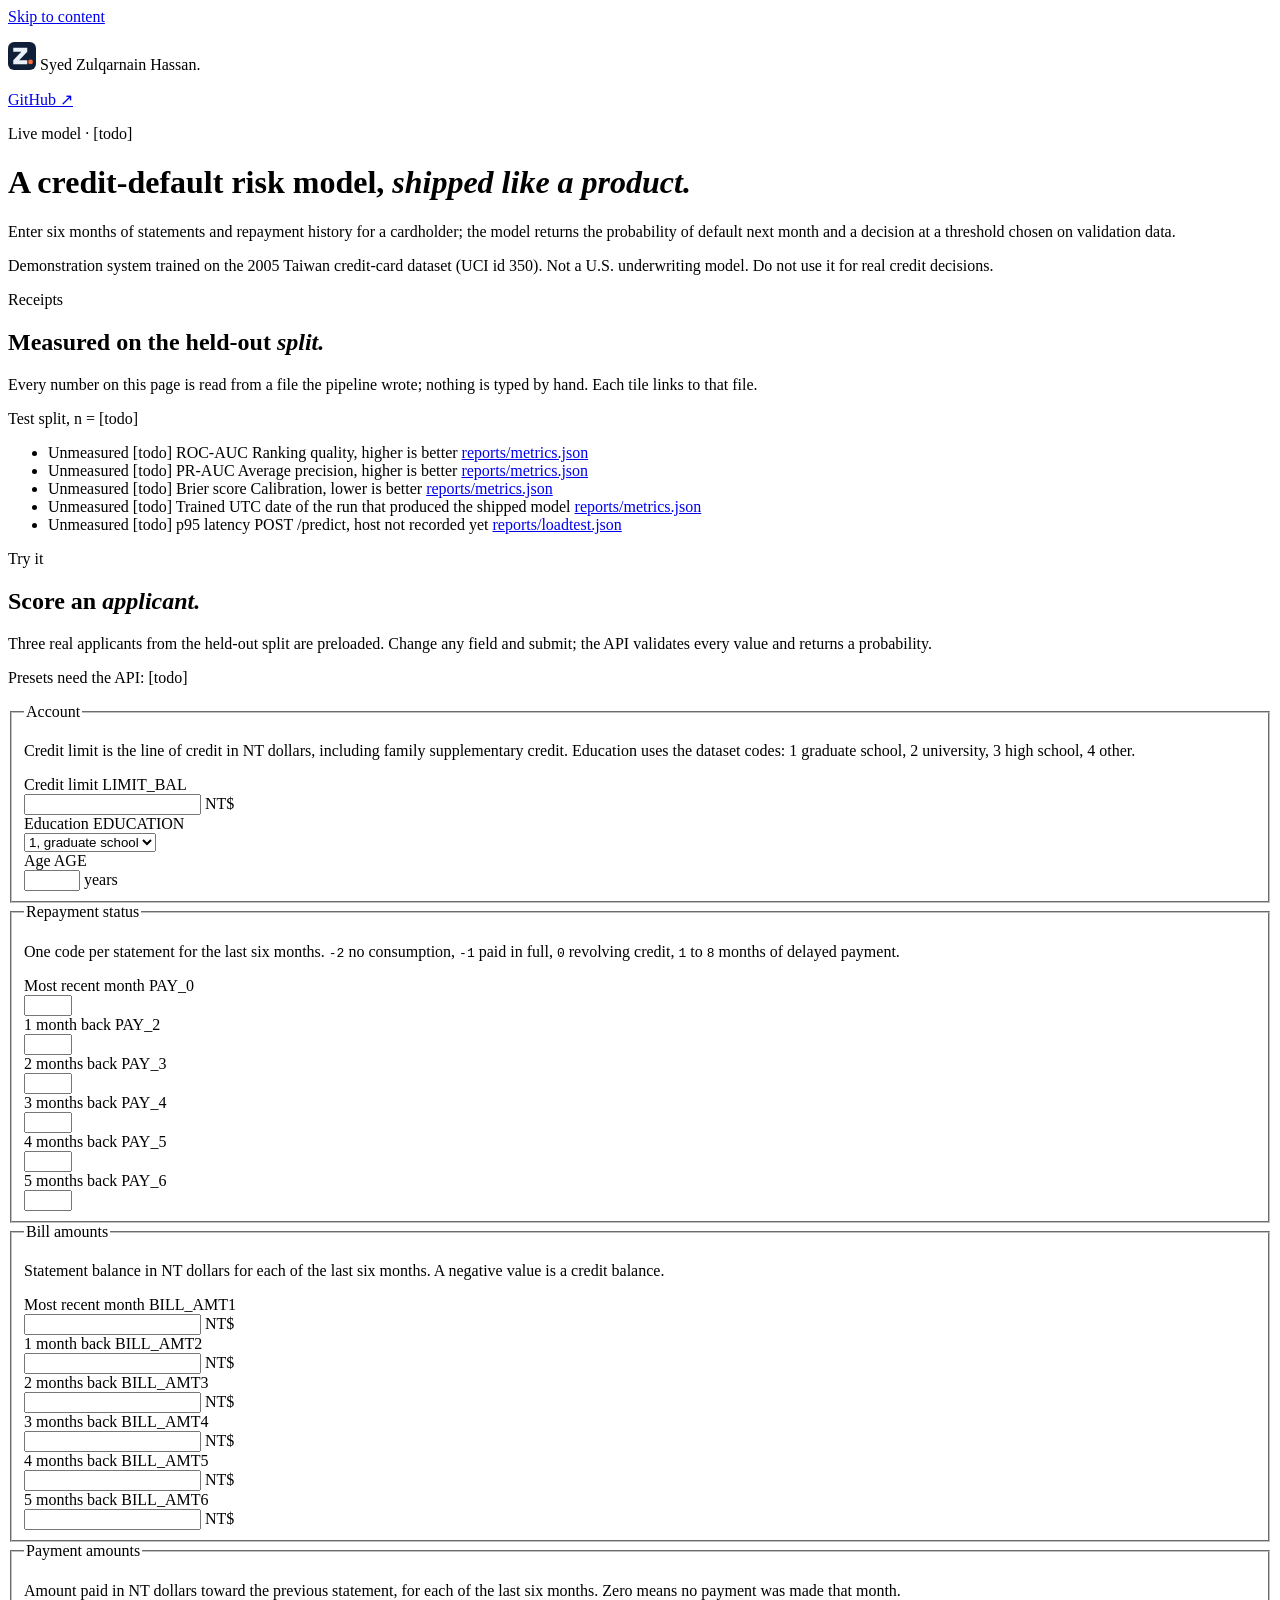
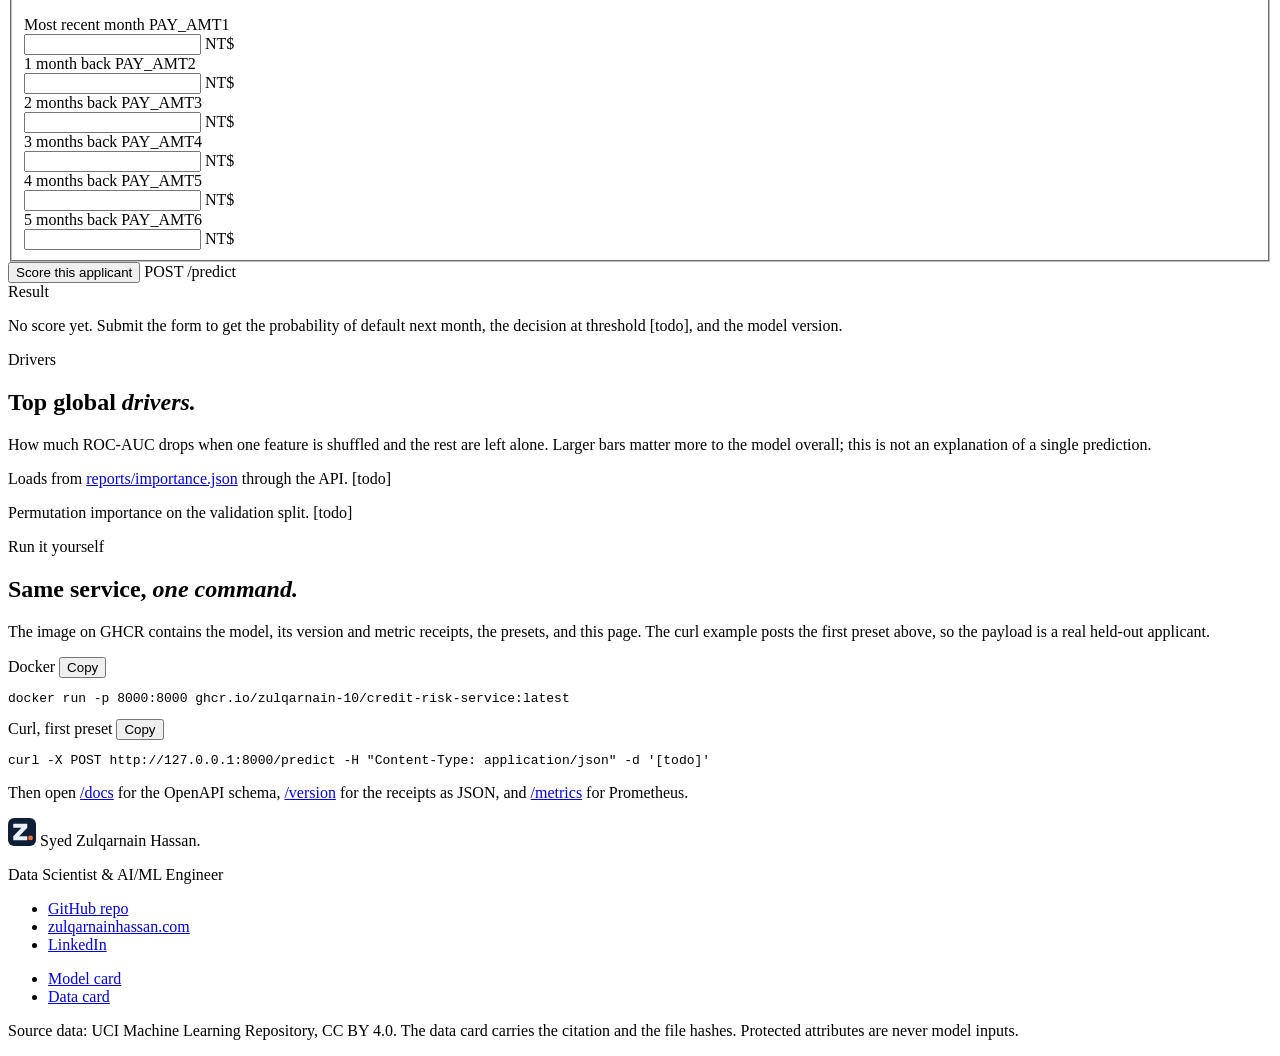
==== src/credit_risk/api/static/index.html @ 10d1b008 "Add the demo page" ====
<!doctype html>
<html lang="en">
<head>
  <meta charset="utf-8">
  <meta name="viewport" content="width=device-width, initial-scale=1">
  <title>Credit risk service, live demo</title>
  <meta name="description" content="A credit-default risk model shipped like a product: versioned data, tracked experiments, a tested FastAPI endpoint, CI/CD, and drift monitoring.">
  <link rel="icon" href="data:image/svg+xml,%3Csvg xmlns='http://www.w3.org/2000/svg' viewBox='0 0 64 64'%3E%3Crect width='64' height='64' rx='14' fill='%230A1628'/%3E%3Cpath d='M12 13 H44 V22.5 L25.5 41.5 H44 V51 H12 V41.5 L30.5 22.5 H12 Z' fill='%23EAF0F9'/%3E%3Ccircle cx='51.5' cy='45.5' r='5.5' fill='%23FF6B35'/%3E%3C/svg%3E">
  <link rel="preconnect" href="https://fonts.googleapis.com">
  <link rel="preconnect" href="https://fonts.gstatic.com" crossorigin>
  <link href="https://fonts.googleapis.com/css2?family=Bricolage+Grotesque:wght@700;800&family=Fraunces:ital,opsz,wght@0,9..144,400..700;1,9..144,400..700&family=IBM+Plex+Mono:wght@400;500&family=Plus+Jakarta+Sans:wght@400;500;700&display=swap" rel="stylesheet">
  <link rel="stylesheet" href="/static/style.css">
</head>
<body>
  <a class="skip" href="#main">Skip to content</a>

  <header class="band-dark hero">
    <div class="wrap">
      <div class="brand-row">
        <p class="brand">
          <svg class="mark" viewBox="0 0 64 64" width="28" height="28" aria-hidden="true" focusable="false">
            <rect width="64" height="64" rx="14" fill="#0F1F38"/>
            <path d="M12 13 H44 V22.5 L25.5 41.5 H44 V51 H12 V41.5 L30.5 22.5 H12 Z" fill="#EAF0F9"/>
            <circle cx="51.5" cy="45.5" r="5.5" fill="#FF6B35"/>
          </svg>
          <span class="wordmark">Syed Zulqarnain Hassan<span class="dot">.</span></span>
        </p>
        <a class="repo-link" href="https://github.com/Zulqarnain-10/credit-risk-service">GitHub &#8599;</a>
      </div>
      <p class="eyebrow">
        <span class="livedot" aria-hidden="true"></span>
        <span>Live model</span>
        <span aria-hidden="true">&middot;</span>
        <span class="ver" id="slot-version"><span class="todo">[todo]</span></span>
      </p>
      <h1>A credit-default risk model, <em>shipped like a product.</em></h1>
      <p class="lede">Enter six months of statements and repayment history for a cardholder; the model returns the probability of default next month and a decision at a threshold chosen on validation data.</p>
      <p class="lede disclaimer" id="slot-disclaimer">Demonstration system trained on the 2005 Taiwan credit-card dataset (UCI id 350). Not a U.S. underwriting model. Do not use it for real credit decisions.</p>
    </div>
  </header>

  <main id="main">

    <section class="section receipts" aria-labelledby="receipts-title">
      <div class="wrap">
        <div class="sec-head">
          <span class="kicker">Receipts</span>
          <h2 id="receipts-title">Measured on the held-out <em>split.</em></h2>
          <p>Every number on this page is read from a file the pipeline wrote; nothing is typed by hand. Each tile links to that file.</p>
          <p class="receipt-note">Test split, n = <span id="slot-ntest"><span class="todo">[todo]</span></span></p>
        </div>
        <ul class="tiles">
          <li class="panel tile" data-tile="roc_auc">
            <span class="kicker">Measured</span>
            <span class="tile-v" id="slot-roc_auc"><span class="todo">[todo]</span></span>
            <span class="tile-l">ROC-AUC</span>
            <span class="tile-s">Ranking quality, higher is better</span>
            <span class="tile-src"><a href="https://github.com/Zulqarnain-10/credit-risk-service/blob/main/reports/metrics.json">reports/metrics.json</a></span>
          </li>
          <li class="panel tile" data-tile="pr_auc">
            <span class="kicker">Measured</span>
            <span class="tile-v" id="slot-pr_auc"><span class="todo">[todo]</span></span>
            <span class="tile-l">PR-AUC</span>
            <span class="tile-s">Average precision, higher is better</span>
            <span class="tile-src"><a href="https://github.com/Zulqarnain-10/credit-risk-service/blob/main/reports/metrics.json">reports/metrics.json</a></span>
          </li>
          <li class="panel tile" data-tile="brier">
            <span class="kicker">Measured</span>
            <span class="tile-v" id="slot-brier"><span class="todo">[todo]</span></span>
            <span class="tile-l">Brier score</span>
            <span class="tile-s">Calibration, lower is better</span>
            <span class="tile-src"><a href="https://github.com/Zulqarnain-10/credit-risk-service/blob/main/reports/metrics.json">reports/metrics.json</a></span>
          </li>
          <li class="panel tile" data-tile="trained">
            <span class="kicker">Measured</span>
            <span class="tile-v" id="slot-trained"><span class="todo">[todo]</span></span>
            <span class="tile-l">Trained</span>
            <span class="tile-s">UTC date of the run that produced the shipped model</span>
            <span class="tile-src"><a href="https://github.com/Zulqarnain-10/credit-risk-service/blob/main/reports/metrics.json">reports/metrics.json</a></span>
          </li>
          <li class="panel tile" data-tile="latency">
            <span class="kicker">Measured</span>
            <span class="tile-v" id="slot-latency"><span class="todo">[todo]</span></span>
            <span class="tile-l">p95 latency</span>
            <span class="tile-s" id="slot-host">POST /predict, host not recorded yet</span>
            <span class="tile-src"><a href="https://github.com/Zulqarnain-10/credit-risk-service/blob/main/reports/loadtest.json">reports/loadtest.json</a></span>
          </li>
        </ul>
      </div>
    </section>

    <section class="section" aria-labelledby="try-title">
      <div class="wrap">
        <div class="sec-head">
          <span class="kicker">Try it</span>
          <h2 id="try-title">Score an <em>applicant.</em></h2>
          <p>Three real applicants from the held-out split are preloaded. Change any field and submit; the API validates every value and returns a probability.</p>
        </div>

        <div class="try-grid">
          <div>
            <div class="presets" role="group" aria-label="Presets" id="presets">
              <span class="mono">Presets load from the API: <span class="todo">[todo]</span></span>
            </div>
            <p class="preset-desc" id="preset-desc"></p>

            <form class="panel applicant" id="applicant" novalidate>
              <fieldset>
                <legend>Account</legend>
                <p class="hint" id="hint-account">Credit limit is the line of credit in NT dollars, including family supplementary credit. Education uses the dataset codes: 1 graduate school, 2 university, 3 high school, 4 other.</p>
                <div class="fields">
                  <div class="field">
                    <label for="f-limit_bal">Credit limit <span class="fid">LIMIT_BAL</span></label>
                    <div class="control">
                      <input class="has-unit" id="f-limit_bal" name="limit_bal" type="number" inputmode="decimal" step="any" min="1" max="2000000" aria-describedby="hint-account" required>
                      <span class="unit" aria-hidden="true">NT$</span>
                    </div>
                  </div>
                  <div class="field">
                    <label for="f-education">Education <span class="fid">EDUCATION</span></label>
                    <div class="control">
                      <select id="f-education" name="education" aria-describedby="hint-account" required>
                        <option value="1">1, graduate school</option>
                        <option value="2">2, university</option>
                        <option value="3">3, high school</option>
                        <option value="4">4, other</option>
                      </select>
                    </div>
                  </div>
                  <div class="field">
                    <label for="f-age">Age <span class="fid">AGE</span></label>
                    <div class="control">
                      <input class="has-unit" id="f-age" name="age" type="number" inputmode="numeric" step="1" min="18" max="100" aria-describedby="hint-account" required>
                      <span class="unit" aria-hidden="true">years</span>
                    </div>
                  </div>
                </div>
              </fieldset>

              <fieldset>
                <legend>Repayment status</legend>
                <p class="hint" id="hint-pay">One code per statement for the last six months. <code>-2</code> no consumption, <code>-1</code> paid in full, <code>0</code> revolving credit, <code>1</code> to <code>8</code> months of delayed payment.</p>
                <div class="fields">
                  <div class="field">
                    <label for="f-pay_0">Most recent month <span class="fid">PAY_0</span></label>
                    <div class="control"><input id="f-pay_0" name="pay_0" type="number" inputmode="numeric" step="1" min="-2" max="9" aria-describedby="hint-pay" required></div>
                  </div>
                  <div class="field">
                    <label for="f-pay_2">1 month back <span class="fid">PAY_2</span></label>
                    <div class="control"><input id="f-pay_2" name="pay_2" type="number" inputmode="numeric" step="1" min="-2" max="9" aria-describedby="hint-pay" required></div>
                  </div>
                  <div class="field">
                    <label for="f-pay_3">2 months back <span class="fid">PAY_3</span></label>
                    <div class="control"><input id="f-pay_3" name="pay_3" type="number" inputmode="numeric" step="1" min="-2" max="9" aria-describedby="hint-pay" required></div>
                  </div>
                  <div class="field">
                    <label for="f-pay_4">3 months back <span class="fid">PAY_4</span></label>
                    <div class="control"><input id="f-pay_4" name="pay_4" type="number" inputmode="numeric" step="1" min="-2" max="9" aria-describedby="hint-pay" required></div>
                  </div>
                  <div class="field">
                    <label for="f-pay_5">4 months back <span class="fid">PAY_5</span></label>
                    <div class="control"><input id="f-pay_5" name="pay_5" type="number" inputmode="numeric" step="1" min="-2" max="9" aria-describedby="hint-pay" required></div>
                  </div>
                  <div class="field">
                    <label for="f-pay_6">5 months back <span class="fid">PAY_6</span></label>
                    <div class="control"><input id="f-pay_6" name="pay_6" type="number" inputmode="numeric" step="1" min="-2" max="9" aria-describedby="hint-pay" required></div>
                  </div>
                </div>
              </fieldset>

              <fieldset>
                <legend>Bill amounts</legend>
                <p class="hint" id="hint-bill">Statement balance in NT dollars for each of the last six months. A negative value is a credit balance.</p>
                <div class="fields">
                  <div class="field">
                    <label for="f-bill_amt1">Most recent month <span class="fid">BILL_AMT1</span></label>
                    <div class="control">
                      <input class="has-unit" id="f-bill_amt1" name="bill_amt1" type="number" inputmode="decimal" step="any" min="-2000000" max="2000000" aria-describedby="hint-bill" required>
                      <span class="unit" aria-hidden="true">NT$</span>
                    </div>
                  </div>
                  <div class="field">
                    <label for="f-bill_amt2">1 month back <span class="fid">BILL_AMT2</span></label>
                    <div class="control">
                      <input class="has-unit" id="f-bill_amt2" name="bill_amt2" type="number" inputmode="decimal" step="any" min="-2000000" max="2000000" aria-describedby="hint-bill" required>
                      <span class="unit" aria-hidden="true">NT$</span>
                    </div>
                  </div>
                  <div class="field">
                    <label for="f-bill_amt3">2 months back <span class="fid">BILL_AMT3</span></label>
                    <div class="control">
                      <input class="has-unit" id="f-bill_amt3" name="bill_amt3" type="number" inputmode="decimal" step="any" min="-2000000" max="2000000" aria-describedby="hint-bill" required>
                      <span class="unit" aria-hidden="true">NT$</span>
                    </div>
                  </div>
                  <div class="field">
                    <label for="f-bill_amt4">3 months back <span class="fid">BILL_AMT4</span></label>
                    <div class="control">
                      <input class="has-unit" id="f-bill_amt4" name="bill_amt4" type="number" inputmode="decimal" step="any" min="-2000000" max="2000000" aria-describedby="hint-bill" required>
                      <span class="unit" aria-hidden="true">NT$</span>
                    </div>
                  </div>
                  <div class="field">
                    <label for="f-bill_amt5">4 months back <span class="fid">BILL_AMT5</span></label>
                    <div class="control">
                      <input class="has-unit" id="f-bill_amt5" name="bill_amt5" type="number" inputmode="decimal" step="any" min="-2000000" max="2000000" aria-describedby="hint-bill" required>
                      <span class="unit" aria-hidden="true">NT$</span>
                    </div>
                  </div>
                  <div class="field">
                    <label for="f-bill_amt6">5 months back <span class="fid">BILL_AMT6</span></label>
                    <div class="control">
                      <input class="has-unit" id="f-bill_amt6" name="bill_amt6" type="number" inputmode="decimal" step="any" min="-2000000" max="2000000" aria-describedby="hint-bill" required>
                      <span class="unit" aria-hidden="true">NT$</span>
                    </div>
                  </div>
                </div>
              </fieldset>

              <fieldset>
                <legend>Payment amounts</legend>
                <p class="hint" id="hint-payamt">Amount paid in NT dollars toward the previous statement, for each of the last six months. Zero means no payment was made that month.</p>
                <div class="fields">
                  <div class="field">
                    <label for="f-pay_amt1">Most recent month <span class="fid">PAY_AMT1</span></label>
                    <div class="control">
                      <input class="has-unit" id="f-pay_amt1" name="pay_amt1" type="number" inputmode="decimal" step="any" min="0" max="2000000" aria-describedby="hint-payamt" required>
                      <span class="unit" aria-hidden="true">NT$</span>
                    </div>
                  </div>
                  <div class="field">
                    <label for="f-pay_amt2">1 month back <span class="fid">PAY_AMT2</span></label>
                    <div class="control">
                      <input class="has-unit" id="f-pay_amt2" name="pay_amt2" type="number" inputmode="decimal" step="any" min="0" max="2000000" aria-describedby="hint-payamt" required>
                      <span class="unit" aria-hidden="true">NT$</span>
                    </div>
                  </div>
                  <div class="field">
                    <label for="f-pay_amt3">2 months back <span class="fid">PAY_AMT3</span></label>
                    <div class="control">
                      <input class="has-unit" id="f-pay_amt3" name="pay_amt3" type="number" inputmode="decimal" step="any" min="0" max="2000000" aria-describedby="hint-payamt" required>
                      <span class="unit" aria-hidden="true">NT$</span>
                    </div>
                  </div>
                  <div class="field">
                    <label for="f-pay_amt4">3 months back <span class="fid">PAY_AMT4</span></label>
                    <div class="control">
                      <input class="has-unit" id="f-pay_amt4" name="pay_amt4" type="number" inputmode="decimal" step="any" min="0" max="2000000" aria-describedby="hint-payamt" required>
                      <span class="unit" aria-hidden="true">NT$</span>
                    </div>
                  </div>
                  <div class="field">
                    <label for="f-pay_amt5">4 months back <span class="fid">PAY_AMT5</span></label>
                    <div class="control">
                      <input class="has-unit" id="f-pay_amt5" name="pay_amt5" type="number" inputmode="decimal" step="any" min="0" max="2000000" aria-describedby="hint-payamt" required>
                      <span class="unit" aria-hidden="true">NT$</span>
                    </div>
                  </div>
                  <div class="field">
                    <label for="f-pay_amt6">5 months back <span class="fid">PAY_AMT6</span></label>
                    <div class="control">
                      <input class="has-unit" id="f-pay_amt6" name="pay_amt6" type="number" inputmode="decimal" step="any" min="0" max="2000000" aria-describedby="hint-payamt" required>
                      <span class="unit" aria-hidden="true">NT$</span>
                    </div>
                  </div>
                </div>
              </fieldset>

              <div class="form-actions">
                <button class="btn btn-primary" type="submit" id="submit">Score this applicant</button>
                <span class="mono">POST /predict</span>
              </div>
            </form>
          </div>

          <aside class="panel result" aria-live="polite" aria-labelledby="result-title">
            <span class="kicker" id="result-title">Result</span>
            <p class="result-empty" id="result-empty">No score yet. Submit the form to get the probability of default next month, the decision at threshold <span id="slot-threshold"><span class="todo">[todo]</span></span>, and the model version.</p>
            <div class="result-error" id="result-error" hidden>
              <h3 id="result-error-title"></h3>
              <ul id="result-error-list"></ul>
              <p id="result-error-text"></p>
            </div>
            <div class="result-body fade" id="result-body" hidden>
              <p class="result-metric" id="r-prob"></p>
              <span class="result-metric-l">Probability of default next month</span>
              <p class="result-decision" id="r-decision"></p>
              <dl class="result-meta">
                <dt>Threshold</dt>
                <dd id="r-threshold"></dd>
                <dt>Model</dt>
                <dd id="r-model"></dd>
                <dt>Version</dt>
                <dd id="r-version"></dd>
              </dl>
              <p class="result-disclaimer" id="r-disclaimer"></p>
            </div>
          </aside>
        </div>
      </div>
    </section>

    <section class="section" aria-labelledby="drivers-title">
      <div class="wrap">
        <div class="sec-head">
          <span class="kicker">Drivers</span>
          <h2 id="drivers-title">Top global <em>drivers.</em></h2>
          <p>How much ROC-AUC drops when one feature is shuffled and the rest are left alone. Larger bars matter more to the model overall; this is not an explanation of a single prediction.</p>
        </div>
        <div class="panel">
          <ol class="drivers" id="drivers" hidden></ol>
          <p class="drivers drivers-empty" id="drivers-empty">Loads from <a href="https://github.com/Zulqarnain-10/credit-risk-service/blob/main/reports/importance.json">reports/importance.json</a> through the API. <span class="todo">[todo]</span></p>
        </div>
        <p class="method-note">Permutation importance on the validation split. <span id="slot-imp-detail"><span class="todo">[todo]</span></span></p>
      </div>
    </section>

    <section class="section" aria-labelledby="run-title">
      <div class="wrap">
        <div class="sec-head">
          <span class="kicker">Run it yourself</span>
          <h2 id="run-title">Same service, <em>one command.</em></h2>
          <p>The image on GHCR contains the model, its version and metric receipts, the presets, and this page. The curl example posts the first preset above, so the payload is a real held-out applicant.</p>
        </div>
        <div class="run-grid">
          <div class="code-block">
            <span class="kicker">Docker</span>
            <button class="btn btn-copy" type="button" data-copy="code-docker" aria-label="Copy the docker run command">Copy</button>
            <pre id="code-docker"><code>docker run -p 8000:8000 ghcr.io/zulqarnain-10/credit-risk-service:latest</code></pre>
          </div>
          <div class="code-block">
            <span class="kicker">Curl, first preset</span>
            <button class="btn btn-copy" type="button" data-copy="code-curl" aria-label="Copy the curl command">Copy</button>
            <pre id="code-curl"><code>curl -X POST http://127.0.0.1:8000/predict -H "Content-Type: application/json" -d '<span class="todo">[todo]</span>'</code></pre>
          </div>
        </div>
        <p class="run-links">Then open <a href="/docs">/docs</a> for the OpenAPI schema, <a href="/version">/version</a> for the receipts as JSON, and <a href="/metrics">/metrics</a> for Prometheus.</p>
      </div>
    </section>

  </main>

  <footer class="band-dark foot">
    <div class="wrap">
      <p class="foot-name">
        <svg class="mark" viewBox="0 0 64 64" width="28" height="28" aria-hidden="true" focusable="false">
          <rect width="64" height="64" rx="14" fill="#0F1F38"/>
          <path d="M12 13 H44 V22.5 L25.5 41.5 H44 V51 H12 V41.5 L30.5 22.5 H12 Z" fill="#EAF0F9"/>
          <circle cx="51.5" cy="45.5" r="5.5" fill="#FF6B35"/>
        </svg>
        <span class="wordmark">Syed Zulqarnain Hassan<span class="dot">.</span></span>
      </p>
      <p class="foot-role">Data Scientist &amp; AI/ML Engineer</p>
      <ul class="foot-links">
        <li><a href="https://github.com/Zulqarnain-10/credit-risk-service">GitHub repo</a></li>
        <li><a href="https://zulqarnainhassan.com">zulqarnainhassan.com</a></li>
        <li><a href="https://www.linkedin.com/in/syedzulqarnainh">LinkedIn</a></li>
      </ul>
      <ul class="foot-links foot-cards">
        <li><a href="https://github.com/Zulqarnain-10/credit-risk-service/blob/main/models/MODEL_CARD.md">Model card</a></li>
        <li><a href="https://github.com/Zulqarnain-10/credit-risk-service/blob/main/data/DATA_CARD.md">Data card</a></li>
      </ul>
      <p class="foot-note">Source data: UCI Machine Learning Repository, CC BY 4.0. The data card carries the citation and the file hashes. Protected attributes are never model inputs.</p>
    </div>
  </footer>

  <script>
    (function () {
      'use strict';

      var API_ONLINE = location.protocol === 'http:' || location.protocol === 'https:';
      var LOCAL_BASE = 'http://127.0.0.1:8000';
      var REDUCED = window.matchMedia && window.matchMedia('(prefers-reduced-motion: reduce)').matches;

      /* Human names for every id in settings.MODEL_FEATURE_COLUMNS. */
      var FEATURE_NAMES = {
        LIMIT_BAL: 'Credit limit',
        EDUCATION: 'Education level',
        AGE: 'Age',
        PAY_0: 'Most recent repayment status',
        PAY_2: 'Repayment status, 1 month back',
        PAY_3: 'Repayment status, 2 months back',
        PAY_4: 'Repayment status, 3 months back',
        PAY_5: 'Repayment status, 4 months back',
        PAY_6: 'Repayment status, 5 months back',
        BILL_AMT1: 'Most recent bill amount',
        BILL_AMT2: 'Bill amount, 1 month back',
        BILL_AMT3: 'Bill amount, 2 months back',
        BILL_AMT4: 'Bill amount, 3 months back',
        BILL_AMT5: 'Bill amount, 4 months back',
        BILL_AMT6: 'Bill amount, 5 months back',
        PAY_AMT1: 'Most recent payment amount',
        PAY_AMT2: 'Payment amount, 1 month back',
        PAY_AMT3: 'Payment amount, 2 months back',
        PAY_AMT4: 'Payment amount, 3 months back',
        PAY_AMT5: 'Payment amount, 4 months back',
        PAY_AMT6: 'Payment amount, 5 months back',
        util_1: 'Credit utilization, most recent month',
        util_2: 'Credit utilization, 1 month back',
        util_3: 'Credit utilization, 2 months back',
        util_4: 'Credit utilization, 3 months back',
        util_5: 'Credit utilization, 4 months back',
        util_6: 'Credit utilization, 5 months back',
        util_mean: 'Mean credit utilization',
        util_max: 'Peak credit utilization',
        pay_ratio_1: 'Payment-to-bill ratio, most recent month',
        pay_ratio_2: 'Payment-to-bill ratio, 1 month back',
        pay_ratio_3: 'Payment-to-bill ratio, 2 months back',
        pay_ratio_4: 'Payment-to-bill ratio, 3 months back',
        pay_ratio_5: 'Payment-to-bill ratio, 4 months back',
        pay_ratio_6: 'Payment-to-bill ratio, 5 months back',
        pay_ratio_mean: 'Mean payment-to-bill ratio',
        delinq_max: 'Longest delinquency',
        delinq_mean: 'Mean delinquency status',
        delinq_months: 'Months delinquent',
        delinq_recent: 'Delinquent in the most recent month',
        bill_trend: 'Bill trend, latest minus oldest',
        pay_trend: 'Payment trend, latest minus oldest',
        bill_mean: 'Mean bill amount',
        pay_amt_mean: 'Mean payment amount',
        zero_pay_months: 'Months with no payment'
      };

      var MODEL_NAMES = {
        hgb: 'Gradient boosting (hgb)',
        logreg: 'Logistic regression (logreg)'
      };

      function $(id) {
        return document.getElementById(id);
      }

      function chip() {
        var s = document.createElement('span');
        s.className = 'todo';
        s.textContent = '[todo]';
        return s;
      }

      function setText(id, text) {
        var el = $(id);
        if (el) el.textContent = text;
      }

      function setChip(id) {
        var el = $(id);
        if (el) el.replaceChildren(chip());
      }

      function isNum(v) {
        return typeof v === 'number' && isFinite(v);
      }

      function fmt(v, dp) {
        return isNum(v) ? v.toFixed(dp) : null;
      }

      function fmtThreshold(v) {
        return isNum(v) ? String(Number(v.toFixed(4))) : null;
      }

      function fmtDate(iso) {
        if (!iso) return null;
        var d = new Date(iso);
        if (isNaN(d.getTime())) return null;
        var m = ['Jan', 'Feb', 'Mar', 'Apr', 'May', 'Jun', 'Jul', 'Aug', 'Sep', 'Oct', 'Nov', 'Dec'];
        return m[d.getUTCMonth()] + ' ' + d.getUTCDate() + ', ' + d.getUTCFullYear();
      }

      function fieldLabel(name) {
        var fid = String(name).toUpperCase();
        var human = FEATURE_NAMES[fid];
        return human ? human + ' (' + fid + ')' : String(name);
      }

      function getJSON(path) {
        return fetch(path, { headers: { Accept: 'application/json' } }).then(function (r) {
          if (!r.ok) throw new Error(path + ' returned ' + r.status);
          return r.json();
        });
      }

      /* Receipts */

      function markUnmeasured(key) {
        var tile = document.querySelector('[data-tile="' + key + '"]');
        if (!tile) return;
        var k = tile.querySelector('.kicker');
        if (k) k.textContent = 'Unmeasured';
        setChip('slot-' + key);
      }

      function fillTile(key, text) {
        if (text === null || text === undefined) {
          markUnmeasured(key);
          return;
        }
        setText('slot-' + key, text);
      }

      function allUnmeasured() {
        ['roc_auc', 'pr_auc', 'brier', 'trained', 'latency'].forEach(markUnmeasured);
      }

      function loadVersion() {
        return getJSON('/version').then(function (v) {
          var m = v.metrics || {};
          fillTile('roc_auc', fmt(m.roc_auc, 4));
          fillTile('pr_auc', fmt(m.pr_auc, 4));
          fillTile('brier', fmt(m.brier, 4));
          fillTile('trained', fmtDate(v.trained_at || m.trained_at));
          var lt = v.loadtest;
          if (lt && isNum(lt.p95_ms)) {
            fillTile('latency', fmt(lt.p95_ms, 2) + ' ms');
            setText('slot-host', 'POST /predict on ' + (lt.host || 'an unrecorded host'));
          } else {
            markUnmeasured('latency');
          }
          if (v.model_version) setText('slot-version', 'v' + v.model_version);
          if (v.disclaimer) setText('slot-disclaimer', v.disclaimer);
          if (isNum(m.n_test)) setText('slot-ntest', m.n_test.toLocaleString('en-US'));
          var t = fmtThreshold(m.threshold_cost_optimal);
          if (t !== null) setText('slot-threshold', t);
        }).catch(allUnmeasured);
      }

      /* Presets and form */

      var form = $('applicant');
      var presets = [];

      function describedBy(el) {
        return (el.getAttribute('aria-describedby') || '').split(/\s+/).filter(Boolean);
      }

      /* Reset the fields the last 422 marked: the invalid flag and the error id in aria-describedby. */
      function clearInvalid() {
        Array.prototype.forEach.call(form.querySelectorAll('[aria-invalid]'), function (el) {
          el.removeAttribute('aria-invalid');
          var ids = describedBy(el).filter(function (id) { return id.indexOf('err-') !== 0; });
          if (ids.length) el.setAttribute('aria-describedby', ids.join(' ')); else el.removeAttribute('aria-describedby');
        });
      }

      function applyPreset(index) {
        var p = presets[index];
        if (!p) return;
        var input = p.input || {};
        Object.keys(input).forEach(function (k) {
          var el = form.elements[k];
          if (el) el.value = input[k];
        });
        clearInvalid();
        Array.prototype.forEach.call($('presets').querySelectorAll('button'), function (b, i) {
          b.setAttribute('aria-pressed', i === index ? 'true' : 'false');
        });
        var desc = $('preset-desc');
        desc.replaceChildren();
        desc.appendChild(document.createTextNode((p.description || p.label || '') + ' '));
        var meta = document.createElement('span');
        meta.className = 'mono';
        var bits = [];
        if (p.source_row_id !== undefined) bits.push('Row ID ' + p.source_row_id);
        if (isNum(p.model_probability)) bits.push('model probability ' + (p.model_probability * 100).toFixed(2) + '%');
        meta.textContent = bits.join(', ');
        desc.appendChild(meta);
      }

      function buildPresetButtons() {
        var box = $('presets');
        box.replaceChildren();
        presets.forEach(function (p, i) {
          var b = document.createElement('button');
          b.type = 'button';
          b.className = 'btn';
          b.textContent = p.label || ('Preset ' + (i + 1));
          b.setAttribute('aria-pressed', 'false');
          b.addEventListener('click', function () {
            applyPreset(i);
          });
          box.appendChild(b);
        });
      }

      function buildCurl(input) {
        var base = API_ONLINE ? location.origin : LOCAL_BASE;
        var body = JSON.stringify(input);
        var pre = $('code-curl');
        pre.replaceChildren();
        var code = document.createElement('code');
        code.textContent = 'curl -X POST ' + base + '/predict -H "Content-Type: application/json" -d \'' + body + '\'';
        pre.appendChild(code);
      }

      function presetsUnavailable() {
        var box = $('presets');
        box.replaceChildren();
        var s = document.createElement('span');
        s.className = 'mono';
        s.appendChild(document.createTextNode('Presets need the API: '));
        s.appendChild(chip());
        box.appendChild(s);
      }

      function loadPresets() {
        return getJSON('/presets').then(function (data) {
          presets = Array.isArray(data.presets) ? data.presets : [];
          if (!presets.length) {
            presetsUnavailable();
            return;
          }
          buildPresetButtons();
          applyPreset(0);
          buildCurl(presets[0].input || {});
        }).catch(presetsUnavailable);
      }

      function readForm() {
        var out = {};
        Array.prototype.forEach.call(form.querySelectorAll('input[name], select[name]'), function (el) {
          var raw = el.value.trim();
          if (raw === '') {
            out[el.name] = null;
            return;
          }
          var n = Number(raw);
          out[el.name] = isNaN(n) ? raw : n;
        });
        return out;
      }

      /* Result card */

      var firstResult = true;

      function showState(which) {
        $('result-empty').hidden = which !== 'empty';
        $('result-error').hidden = which !== 'error';
        var body = $('result-body');
        body.hidden = which !== 'result';
        if (which === 'result' && firstResult) {
          firstResult = false;
          if (REDUCED) {
            body.classList.add('in');
          } else {
            requestAnimationFrame(function () {
              requestAnimationFrame(function () {
                body.classList.add('in');
              });
            });
          }
        }
        if (which !== 'empty' && window.innerWidth <= 1000) {
          document.querySelector('.result').scrollIntoView({
            behavior: REDUCED ? 'auto' : 'smooth',
            block: 'start'
          });
        }
      }

      function showError(title, text, items) {
        setText('result-error-title', title);
        setText('result-error-text', text || '');
        var list = $('result-error-list');
        list.replaceChildren();
        (items || []).forEach(function (item) {
          var li = document.createElement('li');
          if (typeof item === 'string') {
            li.textContent = item;
          } else {
            if (item.id) li.id = item.id;
            li.textContent = item.text;
          }
          list.appendChild(li);
        });
        list.hidden = !(items && items.length);
        showState('error');
      }

      function lowerFirst(s) {
        return s ? s.charAt(0).toLowerCase() + s.slice(1) : '';
      }

      function showValidation(detail) {
        clearInvalid();
        var items = [];
        var firstBad = null;
        var seen = {};
        if (Array.isArray(detail)) {
          detail.forEach(function (d) {
            var loc = Array.isArray(d.loc) ? d.loc.filter(function (x) { return x !== 'body'; }) : [];
            var name = loc.length ? String(loc[loc.length - 1]) : '';
            var el = name ? form.elements[name] : null;
            var label = name ? fieldLabel(name) : 'Request';
            var msg = d.type === 'extra_forbidden' ? 'this field is not part of the schema' : lowerFirst(d.msg || 'invalid value');
            /* One id per message (err-age, err-age-2, ...) so the field can name its own reason. */
            var base = 'err-' + (name ? name.replace(/[^A-Za-z0-9_-]/g, '_') : 'request');
            seen[base] = (seen[base] || 0) + 1;
            var id = seen[base] === 1 ? base : base + '-' + seen[base];
            items.push({ id: id, text: label + ': ' + msg });
            if (el && el.setAttribute) {
              el.setAttribute('aria-invalid', 'true');
              el.setAttribute('aria-describedby', describedBy(el).concat([id]).join(' '));
              if (!firstBad) firstBad = el;
            }
          });
        } else if (detail) {
          items.push(typeof detail === 'string' ? detail : JSON.stringify(detail));
        }
        var n = items.length;
        showError(
          'The API rejected ' + n + (n === 1 ? ' field' : ' fields'),
          'Fix the values below and submit again. Ranges mirror the data card.',
          items
        );
        if (firstBad) firstBad.focus();
      }

      function showResult(data) {
        clearInvalid();
        var pct = isNum(data.probability) ? (data.probability * 100).toFixed(2) + '%' : null;
        var prob = $('r-prob');
        if (pct === null) prob.replaceChildren(chip()); else prob.textContent = pct;
        setText('r-decision', data.decision_label || data.decision || '');
        var t = fmtThreshold(data.threshold);
        if (t === null) setChip('r-threshold'); else setText('r-threshold', t);
        setText('r-model', MODEL_NAMES[data.model] || data.model || '');
        if (data.model_version) setText('r-version', data.model_version); else setChip('r-version');
        setText('r-disclaimer', data.disclaimer || '');
        showState('result');
      }

      form.addEventListener('submit', function (ev) {
        ev.preventDefault();
        if (!API_ONLINE) {
          showError(
            'No API behind this page',
            'Open it through the service (python -m credit_risk.api, or the docker run line below) to score an applicant.'
          );
          return;
        }
        var btn = $('submit');
        btn.disabled = true;
        fetch('/predict', {
          method: 'POST',
          headers: { 'Content-Type': 'application/json', Accept: 'application/json' },
          body: JSON.stringify(readForm())
        }).then(function (r) {
          if (r.status === 422) {
            return r.json().then(function (d) { showValidation(d.detail); });
          }
          if (!r.ok) {
            showError('The API returned status ' + r.status, 'Check the service logs and try again.');
            return;
          }
          return r.json().then(showResult);
        }).catch(function () {
          showError('Could not reach the API', 'The request did not complete. Check that the service is running and try again.');
        }).then(function () {
          btn.disabled = false;
        });
      });

      /* Drivers */

      function loadImportance() {
        return getJSON('/importance').then(function (data) {
          var feats = Array.isArray(data.features) ? data.features.slice(0, 8) : [];
          if (!feats.length) return;
          var max = 0;
          feats.forEach(function (f) {
            if (isNum(f.importance_mean) && f.importance_mean > max) max = f.importance_mean;
          });
          var list = $('drivers');
          list.replaceChildren();
          feats.forEach(function (f) {
            var li = document.createElement('li');
            li.className = 'driver';
            var name = document.createElement('span');
            name.className = 'driver-name';
            name.textContent = FEATURE_NAMES[f.feature] || f.feature;
            name.appendChild(document.createTextNode(' '));
            var fid = document.createElement('span');
            fid.className = 'fid';
            fid.textContent = f.feature;
            name.appendChild(fid);
            var val = document.createElement('span');
            val.className = 'driver-v';
            val.textContent = isNum(f.importance_mean) ? f.importance_mean.toFixed(4) : '';
            var bar = document.createElement('div');
            bar.className = 'bar';
            bar.setAttribute('aria-hidden', 'true');
            var fill = document.createElement('span');
            var w = max > 0 && isNum(f.importance_mean) ? Math.max(0, f.importance_mean / max) * 100 : 0;
            fill.style.width = w.toFixed(1) + '%';
            bar.appendChild(fill);
            li.appendChild(name);
            li.appendChild(val);
            li.appendChild(bar);
            list.appendChild(li);
          });
          list.hidden = false;
          $('drivers-empty').hidden = true;
          var bits = [];
          if (data.scoring) bits.push('Scoring ' + data.scoring);
          if (isNum(data.n_repeats)) bits.push(data.n_repeats + ' repeats');
          if (isNum(data.seed)) bits.push('seed ' + data.seed);
          if (bits.length) setText('slot-imp-detail', bits.join(', ') + '.');
        }).catch(function () {});
      }

      /* Copy buttons */

      function legacyCopy(text) {
        var ta = document.createElement('textarea');
        ta.value = text;
        ta.setAttribute('readonly', '');
        ta.style.position = 'fixed';
        ta.style.opacity = '0';
        document.body.appendChild(ta);
        ta.select();
        var ok = false;
        try {
          ok = document.execCommand('copy');
        } catch (e) {
          ok = false;
        }
        document.body.removeChild(ta);
        return ok;
      }

      function flash(btn) {
        var label = btn.textContent;
        btn.textContent = 'Copied';
        setTimeout(function () {
          btn.textContent = label;
        }, 1500);
      }

      Array.prototype.forEach.call(document.querySelectorAll('.btn-copy'), function (btn) {
        btn.addEventListener('click', function () {
          var pre = $(btn.getAttribute('data-copy'));
          if (!pre) return;
          var text = pre.textContent;
          if (navigator.clipboard && navigator.clipboard.writeText) {
            navigator.clipboard.writeText(text).then(function () {
              flash(btn);
            }).catch(function () {
              if (legacyCopy(text)) flash(btn);
            });
          } else if (legacyCopy(text)) {
            flash(btn);
          }
        });
      });

      /* Boot */

      if (API_ONLINE) {
        loadVersion();
        loadPresets();
        loadImportance();
      } else {
        allUnmeasured();
        presetsUnavailable();
      }
    })();
  </script>
</body>
</html>
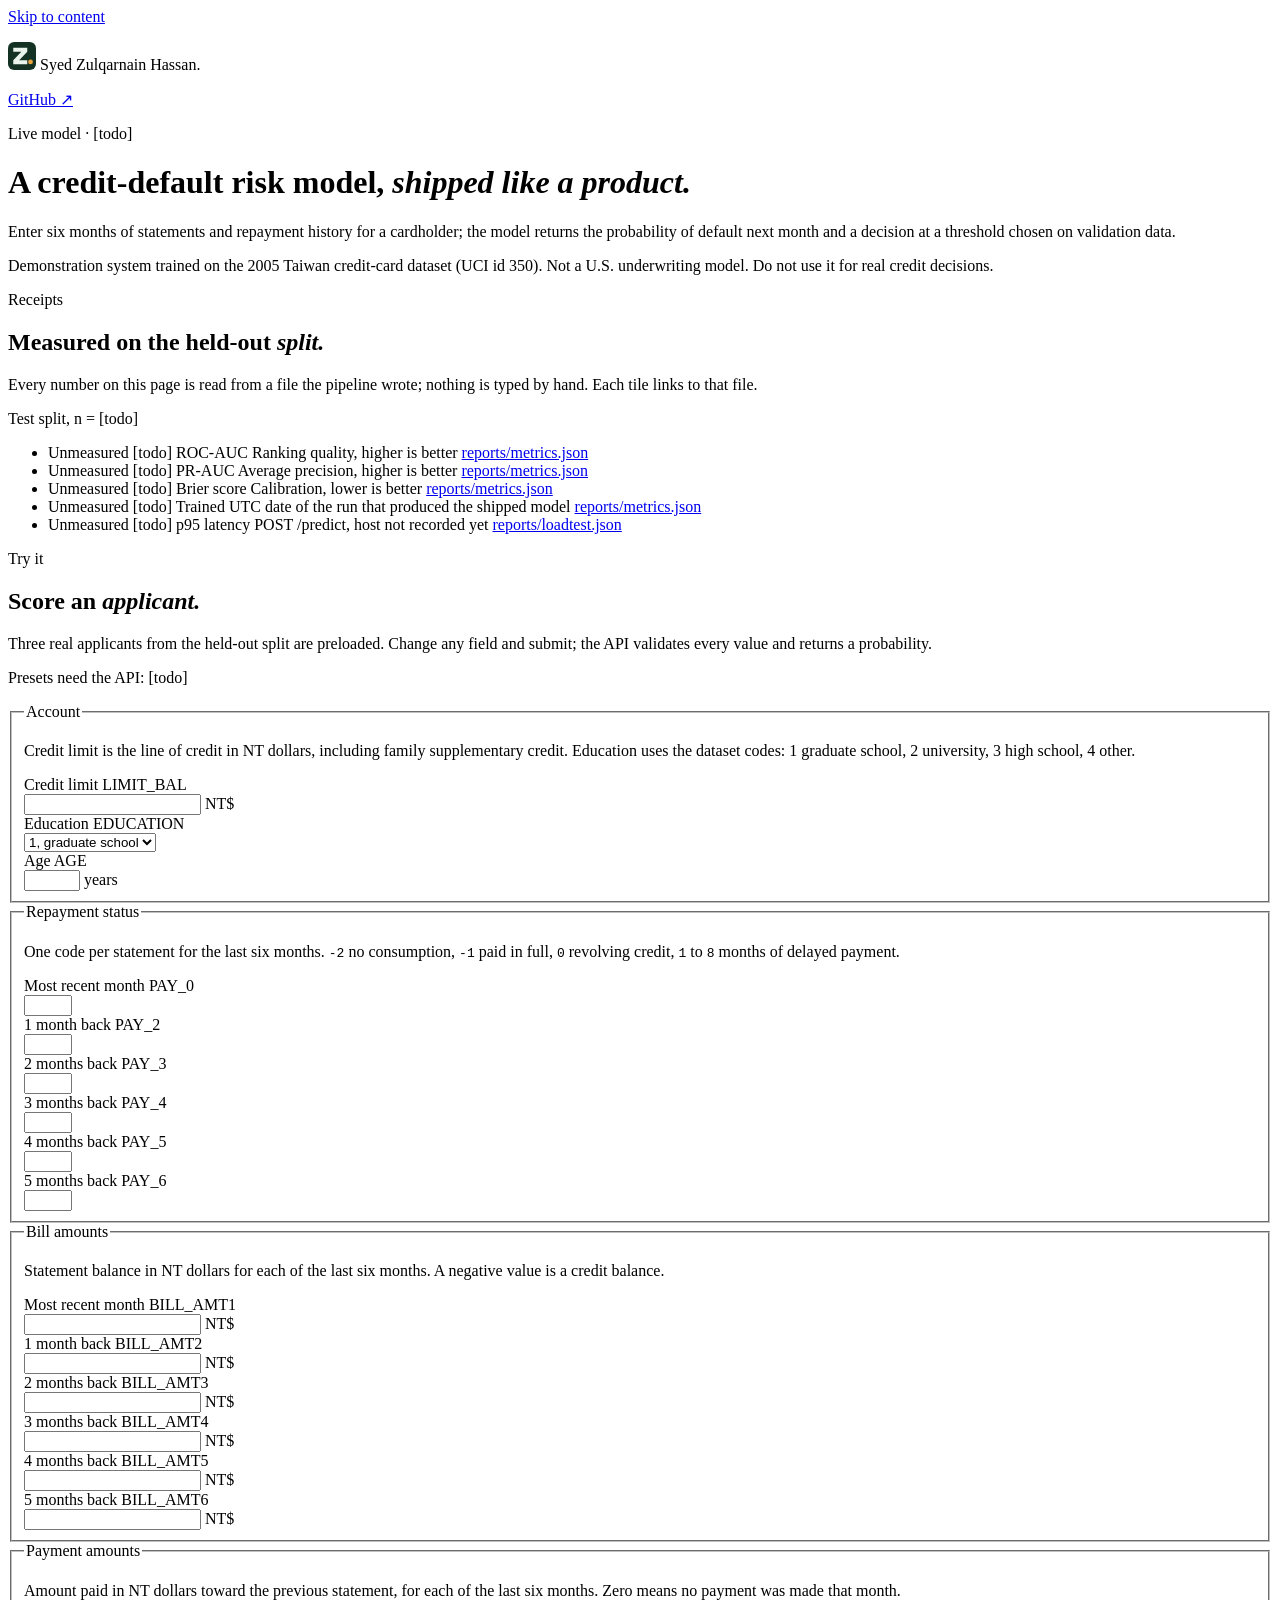
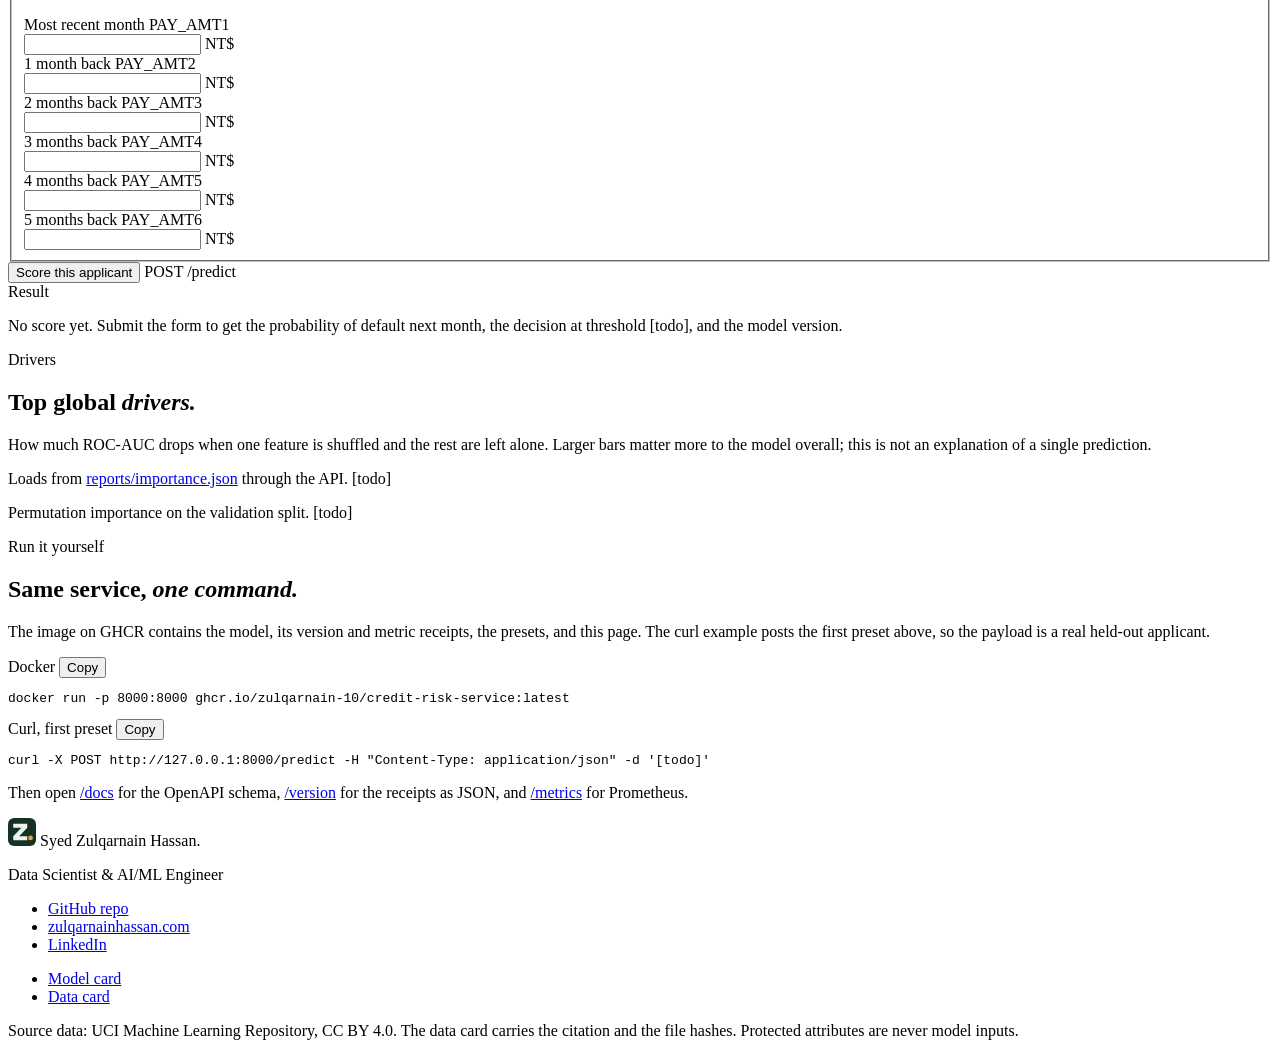
==== commit 1831b6ca: "Demo page: evergreen ledger palette (project-own identity)" ====
--- a/src/credit_risk/api/static/index.html
+++ b/src/credit_risk/api/static/index.html
@@ -5,7 +5,7 @@
   <meta name="viewport" content="width=device-width, initial-scale=1">
   <title>Credit risk service, live demo</title>
   <meta name="description" content="A credit-default risk model shipped like a product: versioned data, tracked experiments, a tested FastAPI endpoint, CI/CD, and drift monitoring.">
-  <link rel="icon" href="data:image/svg+xml,%3Csvg xmlns='http://www.w3.org/2000/svg' viewBox='0 0 64 64'%3E%3Crect width='64' height='64' rx='14' fill='%230A1628'/%3E%3Cpath d='M12 13 H44 V22.5 L25.5 41.5 H44 V51 H12 V41.5 L30.5 22.5 H12 Z' fill='%23EAF0F9'/%3E%3Ccircle cx='51.5' cy='45.5' r='5.5' fill='%23FF6B35'/%3E%3C/svg%3E">
+  <link rel="icon" href="data:image/svg+xml,%3Csvg xmlns='http://www.w3.org/2000/svg' viewBox='0 0 64 64'%3E%3Crect width='64' height='64' rx='14' fill='%23143224'/%3E%3Cpath d='M12 13 H44 V22.5 L25.5 41.5 H44 V51 H12 V41.5 L30.5 22.5 H12 Z' fill='%23EAF4EC'/%3E%3Ccircle cx='51.5' cy='45.5' r='5.5' fill='%23E8A33D'/%3E%3C/svg%3E">
   <link rel="preconnect" href="https://fonts.googleapis.com">
   <link rel="preconnect" href="https://fonts.gstatic.com" crossorigin>
   <link href="https://fonts.googleapis.com/css2?family=Bricolage+Grotesque:wght@700;800&family=Fraunces:ital,opsz,wght@0,9..144,400..700;1,9..144,400..700&family=IBM+Plex+Mono:wght@400;500&family=Plus+Jakarta+Sans:wght@400;500;700&display=swap" rel="stylesheet">
@@ -19,9 +19,9 @@
       <div class="brand-row">
         <p class="brand">
           <svg class="mark" viewBox="0 0 64 64" width="28" height="28" aria-hidden="true" focusable="false">
-            <rect width="64" height="64" rx="14" fill="#0F1F38"/>
-            <path d="M12 13 H44 V22.5 L25.5 41.5 H44 V51 H12 V41.5 L30.5 22.5 H12 Z" fill="#EAF0F9"/>
-            <circle cx="51.5" cy="45.5" r="5.5" fill="#FF6B35"/>
+            <rect width="64" height="64" rx="14" fill="#143224"/>
+            <path d="M12 13 H44 V22.5 L25.5 41.5 H44 V51 H12 V41.5 L30.5 22.5 H12 Z" fill="#EAF4EC"/>
+            <circle cx="51.5" cy="45.5" r="5.5" fill="#E8A33D"/>
           </svg>
           <span class="wordmark">Syed Zulqarnain Hassan<span class="dot">.</span></span>
         </p>
@@ -344,9 +344,9 @@
     <div class="wrap">
       <p class="foot-name">
         <svg class="mark" viewBox="0 0 64 64" width="28" height="28" aria-hidden="true" focusable="false">
-          <rect width="64" height="64" rx="14" fill="#0F1F38"/>
-          <path d="M12 13 H44 V22.5 L25.5 41.5 H44 V51 H12 V41.5 L30.5 22.5 H12 Z" fill="#EAF0F9"/>
-          <circle cx="51.5" cy="45.5" r="5.5" fill="#FF6B35"/>
+          <rect width="64" height="64" rx="14" fill="#143224"/>
+          <path d="M12 13 H44 V22.5 L25.5 41.5 H44 V51 H12 V41.5 L30.5 22.5 H12 Z" fill="#EAF4EC"/>
+          <circle cx="51.5" cy="45.5" r="5.5" fill="#E8A33D"/>
         </svg>
         <span class="wordmark">Syed Zulqarnain Hassan<span class="dot">.</span></span>
       </p>
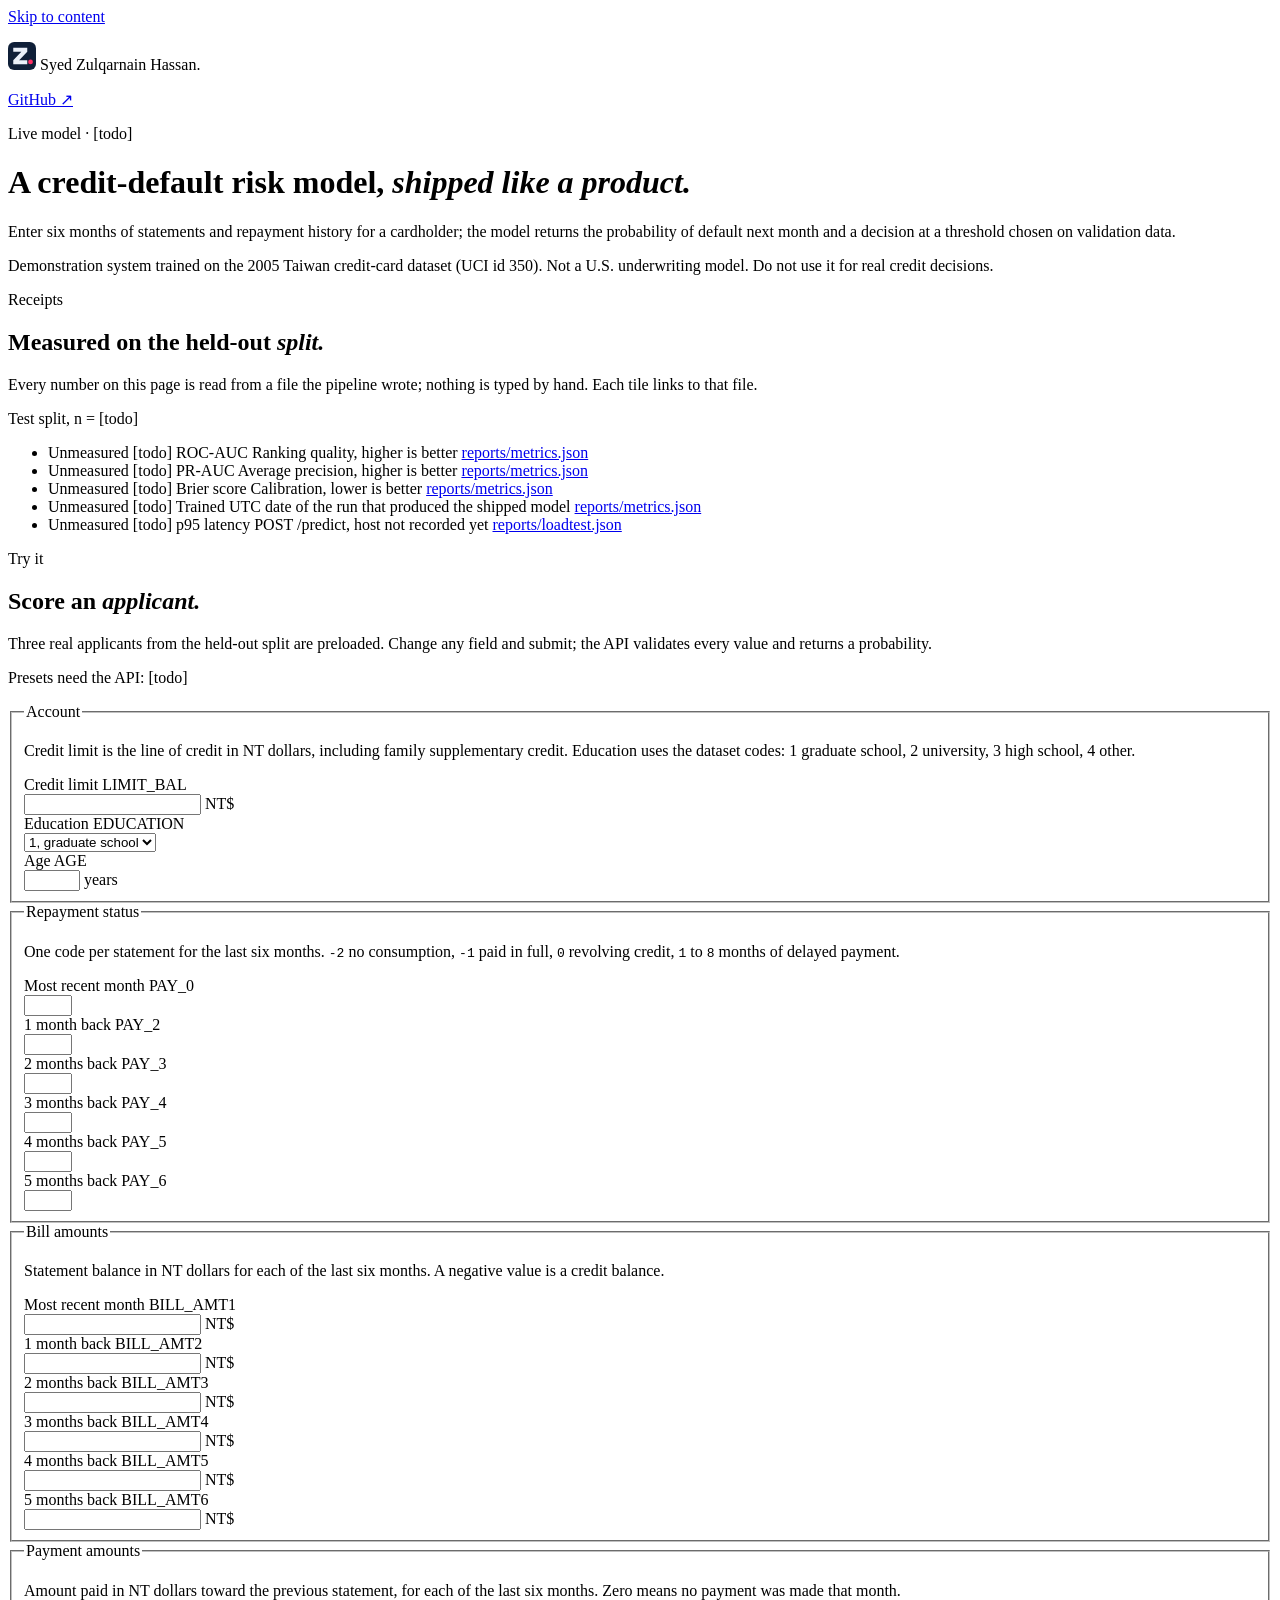
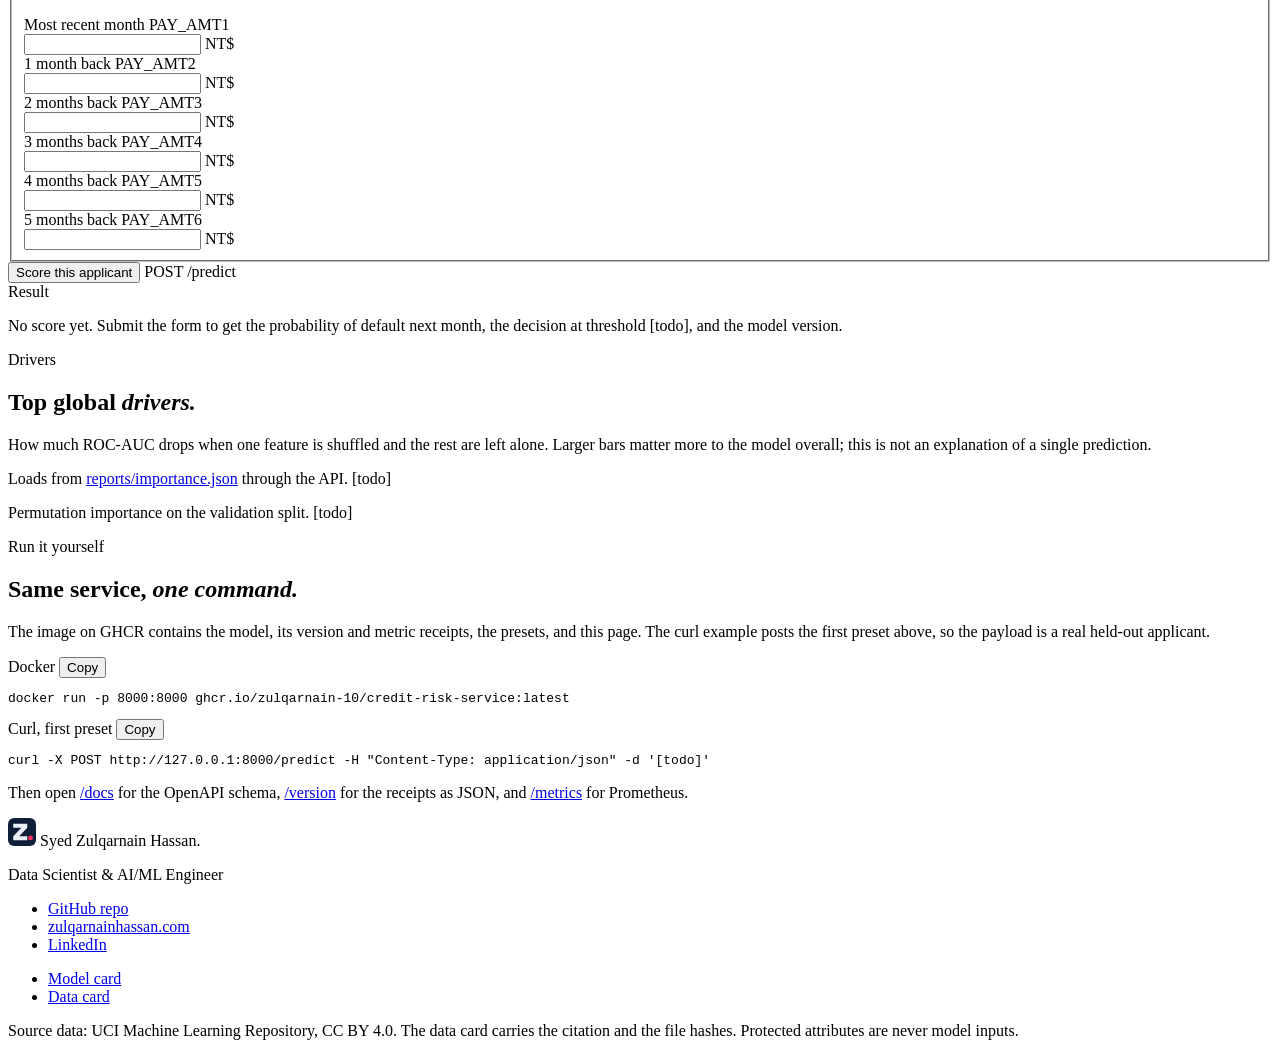
==== commit 7b33226c: "Demo page: site-identity bones with crimson accent" ====
--- a/src/credit_risk/api/static/index.html
+++ b/src/credit_risk/api/static/index.html
@@ -5,7 +5,7 @@
   <meta name="viewport" content="width=device-width, initial-scale=1">
   <title>Credit risk service, live demo</title>
   <meta name="description" content="A credit-default risk model shipped like a product: versioned data, tracked experiments, a tested FastAPI endpoint, CI/CD, and drift monitoring.">
-  <link rel="icon" href="data:image/svg+xml,%3Csvg xmlns='http://www.w3.org/2000/svg' viewBox='0 0 64 64'%3E%3Crect width='64' height='64' rx='14' fill='%23143224'/%3E%3Cpath d='M12 13 H44 V22.5 L25.5 41.5 H44 V51 H12 V41.5 L30.5 22.5 H12 Z' fill='%23EAF4EC'/%3E%3Ccircle cx='51.5' cy='45.5' r='5.5' fill='%23E8A33D'/%3E%3C/svg%3E">
+  <link rel="icon" href="data:image/svg+xml,%3Csvg xmlns='http://www.w3.org/2000/svg' viewBox='0 0 64 64'%3E%3Crect width='64' height='64' rx='14' fill='%230F1F38'/%3E%3Cpath d='M12 13 H44 V22.5 L25.5 41.5 H44 V51 H12 V41.5 L30.5 22.5 H12 Z' fill='%23EAF0F9'/%3E%3Ccircle cx='51.5' cy='45.5' r='5.5' fill='%23FF2E63'/%3E%3C/svg%3E">
   <link rel="preconnect" href="https://fonts.googleapis.com">
   <link rel="preconnect" href="https://fonts.gstatic.com" crossorigin>
   <link href="https://fonts.googleapis.com/css2?family=Bricolage+Grotesque:wght@700;800&family=Fraunces:ital,opsz,wght@0,9..144,400..700;1,9..144,400..700&family=IBM+Plex+Mono:wght@400;500&family=Plus+Jakarta+Sans:wght@400;500;700&display=swap" rel="stylesheet">
@@ -19,9 +19,9 @@
       <div class="brand-row">
         <p class="brand">
           <svg class="mark" viewBox="0 0 64 64" width="28" height="28" aria-hidden="true" focusable="false">
-            <rect width="64" height="64" rx="14" fill="#143224"/>
-            <path d="M12 13 H44 V22.5 L25.5 41.5 H44 V51 H12 V41.5 L30.5 22.5 H12 Z" fill="#EAF4EC"/>
-            <circle cx="51.5" cy="45.5" r="5.5" fill="#E8A33D"/>
+            <rect width="64" height="64" rx="14" fill="#0F1F38"/>
+            <path d="M12 13 H44 V22.5 L25.5 41.5 H44 V51 H12 V41.5 L30.5 22.5 H12 Z" fill="#EAF0F9"/>
+            <circle cx="51.5" cy="45.5" r="5.5" fill="#FF2E63"/>
           </svg>
           <span class="wordmark">Syed Zulqarnain Hassan<span class="dot">.</span></span>
         </p>
@@ -344,9 +344,9 @@
     <div class="wrap">
       <p class="foot-name">
         <svg class="mark" viewBox="0 0 64 64" width="28" height="28" aria-hidden="true" focusable="false">
-          <rect width="64" height="64" rx="14" fill="#143224"/>
-          <path d="M12 13 H44 V22.5 L25.5 41.5 H44 V51 H12 V41.5 L30.5 22.5 H12 Z" fill="#EAF4EC"/>
-          <circle cx="51.5" cy="45.5" r="5.5" fill="#E8A33D"/>
+          <rect width="64" height="64" rx="14" fill="#0F1F38"/>
+          <path d="M12 13 H44 V22.5 L25.5 41.5 H44 V51 H12 V41.5 L30.5 22.5 H12 Z" fill="#EAF0F9"/>
+          <circle cx="51.5" cy="45.5" r="5.5" fill="#FF2E63"/>
         </svg>
         <span class="wordmark">Syed Zulqarnain Hassan<span class="dot">.</span></span>
       </p>
